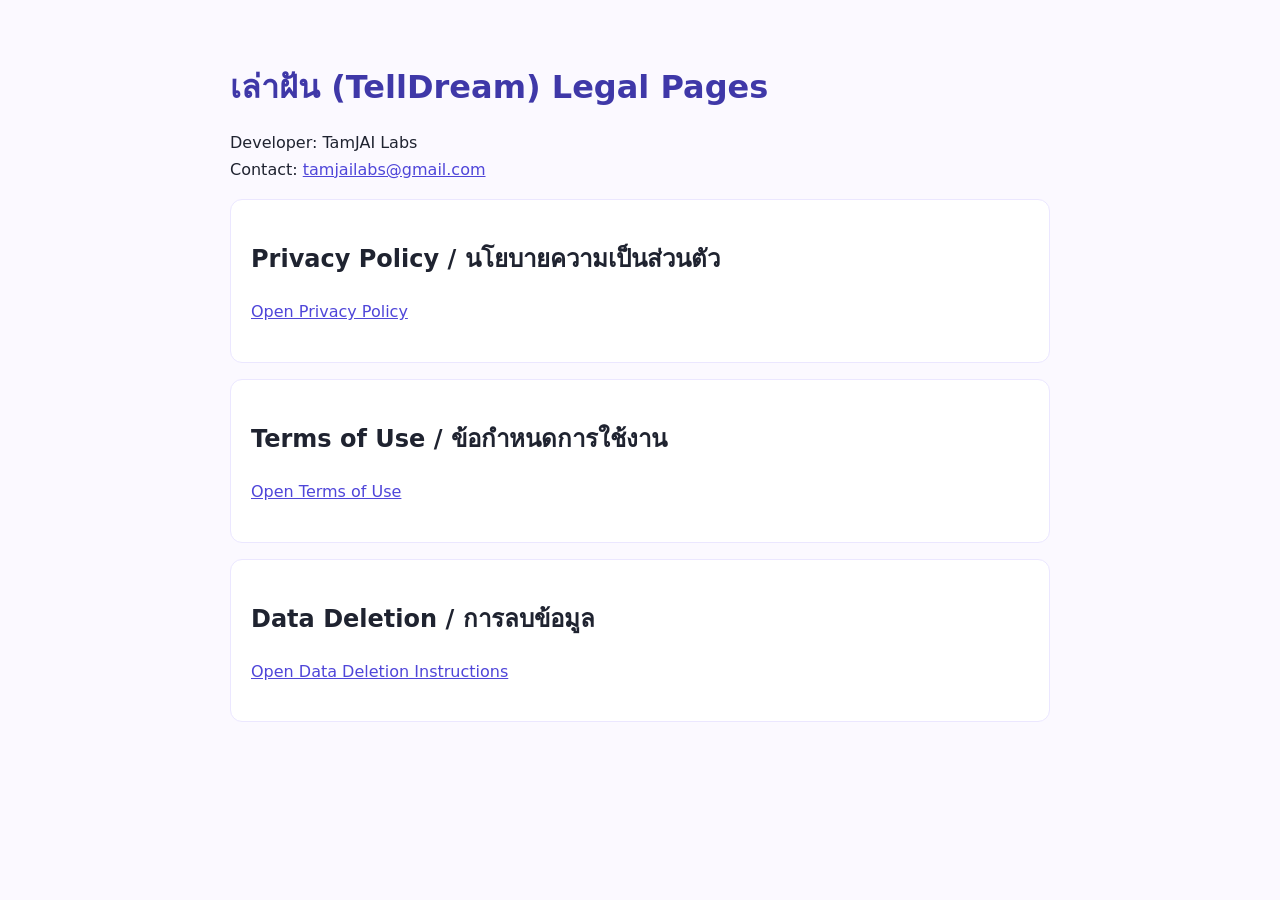
==== index.html @ e058a63e "feat: add legal documents (privacy, terms, delete data, index) to root domain" ====
<!doctype html>
<html lang="th">
<head>
  <meta charset="utf-8">
  <meta name="viewport" content="width=device-width, initial-scale=1">
  <title>เล่าฝัน (TellDream) Legal</title>
  <style>
    body { font-family: system-ui, -apple-system, BlinkMacSystemFont, "Segoe UI", sans-serif; line-height: 1.65; color: #1f2330; background: #fbf9ff; margin: 0; }
    main { max-width: 820px; margin: 0 auto; padding: 40px 20px 64px; }
    h1 { color: #3f38a8; margin-bottom: 8px; }
    a { color: #4f46d9; }
    .card { background: #fff; border: 1px solid #ebe7ff; border-radius: 12px; padding: 20px; margin: 16px 0; }
  </style>
</head>
<body>
  <main>
    <h1>เล่าฝัน (TellDream) Legal Pages</h1>
    <p>Developer: TamJAI Labs<br>Contact: <a href="mailto:tamjailabs@gmail.com">tamjailabs@gmail.com</a></p>
    <section class="card">
      <h2>Privacy Policy / นโยบายความเป็นส่วนตัว</h2>
      <p><a href="privacy-policy.html">Open Privacy Policy</a></p>
    </section>
    <section class="card">
      <h2>Terms of Use / ข้อกำหนดการใช้งาน</h2>
      <p><a href="terms-of-use.html">Open Terms of Use</a></p>
    </section>
    <section class="card">
      <h2>Data Deletion / การลบข้อมูล</h2>
      <p><a href="delete-data.html">Open Data Deletion Instructions</a></p>
    </section>
  </main>
</body>
</html>
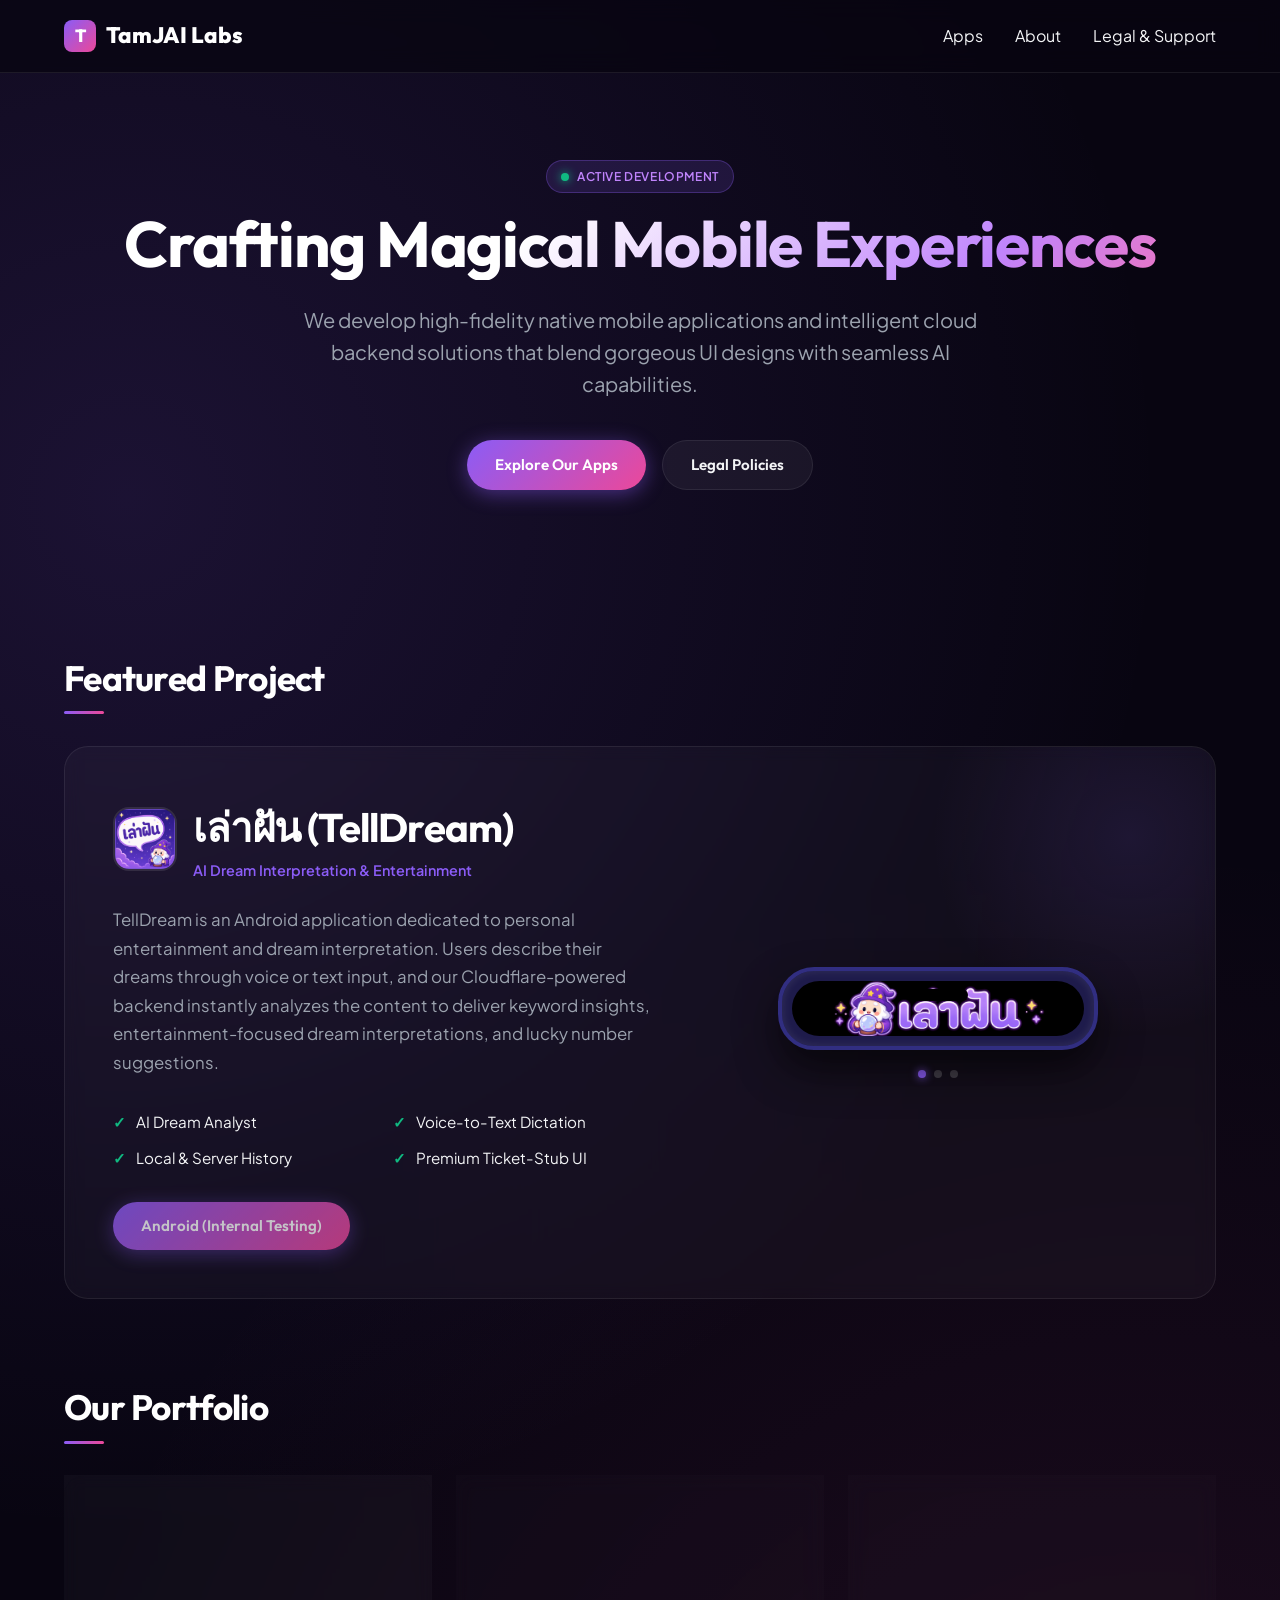
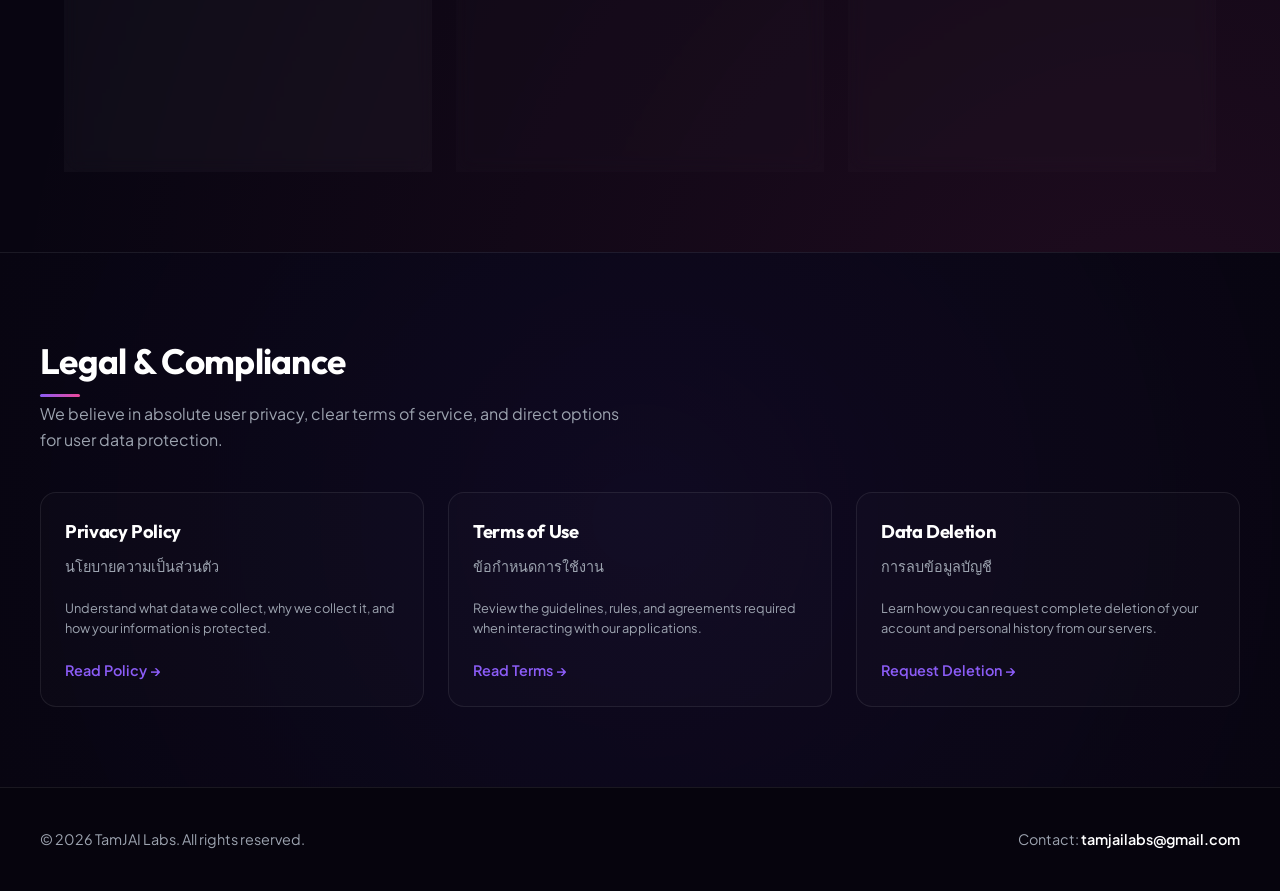
==== commit f13b88dc: "feat: design premium portfolio landing page and integrate TellDream assets" ====
--- a/index.html
+++ b/index.html
@@ -1,33 +1,748 @@
-<!doctype html>
+<!DOCTYPE html>
 <html lang="th">
 <head>
   <meta charset="utf-8">
   <meta name="viewport" content="width=device-width, initial-scale=1">
-  <title>เล่าฝัน (TellDream) Legal</title>
+  <title>TamJAI Labs - Premium Mobile Apps & AI Solutions</title>
+  <meta name="description" content="TamJAI Labs builds magical, AI-driven native Android apps with premium UX design and highly responsive serverless backend services.">
+  
+  <!-- SEO Meta Tags -->
+  <meta property="og:title" content="TamJAI Labs - Premium Mobile Apps & AI Solutions">
+  <meta property="og:description" content="Developing magical, AI-driven mobile entertainment apps with state-of-the-art Jetpack Compose UI.">
+  <meta property="og:type" content="website">
+  <meta property="og:url" content="https://tamjailabs.github.io/">
+  
+  <!-- Fonts & Icons -->
+  <link rel="preconnect" href="https://fonts.googleapis.com">
+  <link rel="preconnect" href="https://fonts.gstatic.com" crossorigin>
+  <link href="https://fonts.googleapis.com/css2?family=Outfit:wght@300;400;500;600;700;800&family=Plus+Jakarta+Sans:wght@300;400;500;600;700;800&display=swap" rel="stylesheet">
+  
   <style>
-    body { font-family: system-ui, -apple-system, BlinkMacSystemFont, "Segoe UI", sans-serif; line-height: 1.65; color: #1f2330; background: #fbf9ff; margin: 0; }
-    main { max-width: 820px; margin: 0 auto; padding: 40px 20px 64px; }
-    h1 { color: #3f38a8; margin-bottom: 8px; }
-    a { color: #4f46d9; }
-    .card { background: #fff; border: 1px solid #ebe7ff; border-radius: 12px; padding: 20px; margin: 16px 0; }
+    /* --------------------------------------------------
+       Custom Design System & Variables (Vanilla CSS)
+       -------------------------------------------------- */
+    :root {
+      --bg-darker: #080511;
+      --bg-dark: #0e0a24;
+      --primary: #8b5cf6;
+      --primary-glow: rgba(139, 92, 246, 0.45);
+      --secondary: #ec4899;
+      --secondary-glow: rgba(236, 72, 153, 0.35);
+      --cyan: #06b6d4;
+      --text-main: #f3f4f6;
+      --text-muted: #9ca3af;
+      --card-bg: rgba(255, 255, 255, 0.03);
+      --card-border: rgba(255, 255, 255, 0.08);
+      --font-header: 'Outfit', sans-serif;
+      --font-body: 'Plus Jakarta Sans', sans-serif;
+    }
+
+    * {
+      box-sizing: border-box;
+      margin: 0;
+      padding: 0;
+    }
+
+    html {
+      scroll-behavior: smooth;
+    }
+
+    body {
+      background-color: var(--bg-darker);
+      background-image: 
+        radial-gradient(circle at 10% 20%, rgba(139, 92, 246, 0.15) 0%, transparent 45%),
+        radial-gradient(circle at 90% 80%, rgba(236, 72, 153, 0.1) 0%, transparent 50%);
+      color: var(--text-main);
+      font-family: var(--font-body);
+      line-height: 1.6;
+      overflow-x: hidden;
+      -webkit-font-smoothing: antialiased;
+    }
+
+    /* --------------------------------------------------
+       Reusable Elements & Typography
+       -------------------------------------------------- */
+    h1, h2, h3, h4 {
+      font-family: var(--font-header);
+      font-weight: 700;
+      letter-spacing: -0.02em;
+    }
+
+    a {
+      color: inherit;
+      text-decoration: none;
+      transition: all 0.3s cubic-bezier(0.4, 0, 0.2, 1);
+    }
+
+    .badge {
+      display: inline-block;
+      padding: 6px 14px;
+      border-radius: 9999px;
+      font-size: 0.75rem;
+      font-weight: 600;
+      letter-spacing: 0.05em;
+      text-transform: uppercase;
+      background: rgba(139, 92, 246, 0.15);
+      border: 1px solid rgba(139, 92, 246, 0.3);
+      color: #c084fc;
+      margin-bottom: 1rem;
+    }
+
+    .btn {
+      display: inline-flex;
+      align-items: center;
+      justify-content: center;
+      padding: 12px 28px;
+      border-radius: 30px;
+      font-family: var(--font-header);
+      font-weight: 600;
+      font-size: 0.95rem;
+      cursor: pointer;
+      position: relative;
+      overflow: hidden;
+    }
+
+    .btn-primary {
+      background: linear-gradient(135deg, var(--primary), var(--secondary));
+      color: #fff;
+      box-shadow: 0 4px 20px var(--primary-glow);
+    }
+
+    .btn-primary:hover {
+      transform: translateY(-2px);
+      box-shadow: 0 8px 30px var(--primary-glow), 0 4px 20px var(--secondary-glow);
+    }
+
+    .btn-secondary {
+      background: rgba(255, 255, 255, 0.05);
+      border: 1px solid var(--card-border);
+      color: var(--text-main);
+    }
+
+    .btn-secondary:hover {
+      background: rgba(255, 255, 255, 0.1);
+      transform: translateY(-2px);
+    }
+
+    .glow-dot {
+      display: inline-block;
+      width: 8px;
+      height: 8px;
+      background: #10b981;
+      border-radius: 50%;
+      box-shadow: 0 0 10px #10b981;
+      margin-right: 8px;
+    }
+
+    /* --------------------------------------------------
+       Navigation Header
+       -------------------------------------------------- */
+    header {
+      position: fixed;
+      top: 0;
+      left: 0;
+      width: 100%;
+      z-index: 1000;
+      backdrop-filter: blur(12px);
+      -webkit-backdrop-filter: blur(12px);
+      background: rgba(8, 5, 17, 0.7);
+      border-bottom: 1px solid var(--card-border);
+      transition: all 0.3s ease;
+    }
+
+    .nav-container {
+      max-width: 1200px;
+      margin: 0 auto;
+      padding: 18px 24px;
+      display: flex;
+      justify-content: space-between;
+      align-items: center;
+    }
+
+    .logo-link {
+      display: flex;
+      align-items: center;
+      gap: 10px;
+      font-size: 1.4rem;
+      font-weight: 800;
+      color: #fff;
+      font-family: var(--font-header);
+    }
+
+    .logo-icon {
+      width: 32px;
+      height: 32px;
+      background: linear-gradient(135deg, var(--primary), var(--secondary));
+      border-radius: 8px;
+      display: flex;
+      align-items: center;
+      justify-content: center;
+      font-weight: 800;
+      font-size: 1.1rem;
+    }
+
+    .nav-links {
+      display: flex;
+      gap: 32px;
+      align-items: center;
+    }
+
+    .nav-links a:hover {
+      color: var(--primary);
+    }
+
+    /* --------------------------------------------------
+       Hero Section
+       -------------------------------------------------- */
+    .hero {
+      padding: 160px 24px 80px;
+      max-width: 1200px;
+      margin: 0 auto;
+      text-align: center;
+      position: relative;
+    }
+
+    .hero-title {
+      font-size: 4rem;
+      line-height: 1.1;
+      background: linear-gradient(135deg, #fff 40%, #c084fc 80%, #f472b6);
+      -webkit-background-clip: text;
+      -webkit-text-fill-color: transparent;
+      margin-bottom: 1.5rem;
+    }
+
+    .hero-desc {
+      font-size: 1.25rem;
+      color: var(--text-muted);
+      max-width: 700px;
+      margin: 0 auto 2.5rem;
+    }
+
+    .hero-ctas {
+      display: flex;
+      gap: 16px;
+      justify-content: center;
+    }
+
+    /* --------------------------------------------------
+       Apps & Showcase Section
+       -------------------------------------------------- */
+    .section-title-wrap {
+      max-width: 1200px;
+      margin: 80px auto 40px;
+      padding: 0 24px;
+    }
+
+    .section-title {
+      font-size: 2.2rem;
+      color: #fff;
+      position: relative;
+      display: inline-block;
+    }
+
+    .section-title::after {
+      content: '';
+      position: absolute;
+      bottom: -8px;
+      left: 0;
+      width: 40px;
+      height: 3px;
+      background: linear-gradient(90deg, var(--primary), var(--secondary));
+      border-radius: 2px;
+    }
+
+    .showcase-container {
+      max-width: 1200px;
+      margin: 0 auto 60px;
+      padding: 0 24px;
+    }
+
+    /* Flagship Showcase Card */
+    .showcase-card {
+      background: var(--card-bg);
+      border: 1px solid var(--card-border);
+      border-radius: 24px;
+      padding: 48px;
+      backdrop-filter: blur(8px);
+      display: grid;
+      grid-template-columns: 1.2fr 1fr;
+      gap: 48px;
+      align-items: center;
+      position: relative;
+      overflow: hidden;
+    }
+
+    .showcase-card::before {
+      content: '';
+      position: absolute;
+      top: -20%;
+      right: -10%;
+      width: 400px;
+      height: 400px;
+      background: radial-gradient(circle, rgba(139, 92, 246, 0.12) 0%, transparent 70%);
+      pointer-events: none;
+    }
+
+    .app-logo-wrap {
+      display: flex;
+      align-items: center;
+      gap: 16px;
+      margin-bottom: 1.5rem;
+    }
+
+    .app-logo {
+      width: 64px;
+      height: 64px;
+      border-radius: 16px;
+      border: 2px solid rgba(255, 255, 255, 0.1);
+      object-fit: cover;
+    }
+
+    .app-title {
+      font-size: 2.5rem;
+      color: #fff;
+    }
+
+    .app-desc {
+      color: var(--text-muted);
+      font-size: 1.05rem;
+      margin-bottom: 2rem;
+      line-height: 1.7;
+    }
+
+    .feature-list {
+      list-style: none;
+      display: grid;
+      grid-template-columns: 1fr 1fr;
+      gap: 12px;
+      margin-bottom: 2rem;
+    }
+
+    .feature-item {
+      display: flex;
+      align-items: center;
+      gap: 10px;
+      font-size: 0.95rem;
+    }
+
+    .feature-icon {
+      color: #10b981;
+      font-weight: bold;
+    }
+
+    /* Mockup Display Carousel */
+    .mockup-gallery {
+      display: flex;
+      flex-direction: column;
+      gap: 20px;
+      align-items: center;
+    }
+
+    .mockup-screen-container {
+      width: 100%;
+      max-width: 320px;
+      border-radius: 36px;
+      padding: 10px;
+      background: #1e1b4b;
+      box-shadow: 0 20px 40px rgba(0, 0, 0, 0.6), inset 0 0 10px rgba(255, 255, 255, 0.1);
+      border: 4px solid #312e81;
+      position: relative;
+    }
+
+    .mockup-screen-container::before {
+      content: '';
+      position: absolute;
+      top: 18px;
+      left: 50%;
+      transform: translateX(-50%);
+      width: 60px;
+      height: 12px;
+      background: #000;
+      border-radius: 10px;
+      z-index: 10;
+    }
+
+    .mockup-img {
+      width: 100%;
+      border-radius: 28px;
+      display: block;
+      transition: opacity 0.5s ease-in-out;
+    }
+
+    .gallery-dots {
+      display: flex;
+      gap: 8px;
+    }
+
+    .dot {
+      width: 8px;
+      height: 8px;
+      background: rgba(255, 255, 255, 0.2);
+      border-radius: 50%;
+      cursor: pointer;
+      transition: background 0.3s;
+    }
+
+    .dot.active {
+      background: var(--primary);
+      box-shadow: 0 0 8px var(--primary);
+    }
+
+    /* --------------------------------------------------
+       Extensible Portfolio / Upcoming Grid
+       -------------------------------------------------- */
+    .portfolio-grid {
+      max-width: 1200px;
+      margin: 0 auto 80px;
+      padding: 0 24px;
+      display: grid;
+      grid-template-columns: repeat(auto-fill, minmax(340px, 1fr));
+      gap: 24px;
+    }
+
+    .grid-card {
+      background: var(--card-bg);
+      border: 1px solid var(--card-border);
+      border-radius: 20px;
+      padding: 30px;
+      backdrop-filter: blur(8px);
+      transition: all 0.3s ease;
+      display: flex;
+      flex-direction: column;
+      justify-content: space-between;
+    }
+
+    .grid-card:hover {
+      transform: translateY(-4px);
+      border-color: rgba(139, 92, 246, 0.3);
+      box-shadow: 0 10px 30px rgba(139, 92, 246, 0.05);
+    }
+
+    .card-header-icon {
+      font-size: 1.8rem;
+      margin-bottom: 1.25rem;
+    }
+
+    .card-title {
+      font-size: 1.4rem;
+      color: #fff;
+      margin-bottom: 0.75rem;
+    }
+
+    .card-desc {
+      color: var(--text-muted);
+      font-size: 0.95rem;
+      margin-bottom: 1.5rem;
+    }
+
+    .card-footer-link {
+      font-size: 0.9rem;
+      color: var(--primary);
+      font-weight: 600;
+      display: flex;
+      align-items: center;
+      gap: 6px;
+    }
+
+    .card-locked {
+      opacity: 0.55;
+      position: relative;
+    }
+
+    .card-locked::after {
+      content: '🔮 UPCOMING';
+      position: absolute;
+      top: 20px;
+      right: 20px;
+      font-size: 0.7rem;
+      font-weight: 700;
+      letter-spacing: 0.05em;
+      padding: 4px 10px;
+      border-radius: 4px;
+      background: rgba(236, 72, 153, 0.1);
+      border: 1px solid rgba(236, 72, 153, 0.25);
+      color: #f472b6;
+    }
+
+    /* --------------------------------------------------
+       Legal Documents & Compliance Section
+       -------------------------------------------------- */
+    .legal-section {
+      background: radial-gradient(circle at center, rgba(14, 10, 36, 0.8) 0%, var(--bg-darker) 100%);
+      border-top: 1px solid var(--card-border);
+      padding: 80px 24px;
+    }
+
+    .legal-container {
+      max-width: 1200px;
+      margin: 0 auto;
+    }
+
+    .legal-grid {
+      display: grid;
+      grid-template-columns: repeat(auto-fit, minmax(260px, 1fr));
+      gap: 24px;
+      margin-top: 40px;
+    }
+
+    .legal-card {
+      background: rgba(255, 255, 255, 0.015);
+      border: 1px solid var(--card-border);
+      border-radius: 16px;
+      padding: 24px;
+      display: flex;
+      flex-direction: column;
+      justify-content: space-between;
+      height: 100%;
+    }
+
+    .legal-card:hover {
+      border-color: rgba(255, 255, 255, 0.15);
+      background: rgba(255, 255, 255, 0.025);
+    }
+
+    .legal-card h3 {
+      font-size: 1.15rem;
+      color: #fff;
+      margin-bottom: 0.5rem;
+    }
+
+    .legal-card p {
+      font-size: 0.9rem;
+      color: var(--text-muted);
+      margin-bottom: 1.25rem;
+    }
+
+    .legal-card a {
+      color: var(--primary);
+      font-size: 0.9rem;
+      font-weight: 600;
+    }
+
+    /* --------------------------------------------------
+       Footer Section
+       -------------------------------------------------- */
+    footer {
+      border-top: 1px solid var(--card-border);
+      padding: 40px 24px;
+      background-color: #06040d;
+      text-align: center;
+      font-size: 0.9rem;
+      color: var(--text-muted);
+    }
+
+    .footer-container {
+      max-width: 1200px;
+      margin: 0 auto;
+      display: flex;
+      justify-content: space-between;
+      align-items: center;
+      flex-wrap: wrap;
+      gap: 20px;
+    }
+
+    /* Responsive adjustments */
+    @media (max-width: 900px) {
+      .showcase-card {
+        grid-template-columns: 1fr;
+        gap: 36px;
+        padding: 32px;
+      }
+      .hero-title {
+        font-size: 2.8rem;
+      }
+      .footer-container {
+        flex-direction: column;
+      }
+    }
   </style>
 </head>
 <body>
-  <main>
-    <h1>เล่าฝัน (TellDream) Legal Pages</h1>
-    <p>Developer: TamJAI Labs<br>Contact: <a href="mailto:tamjailabs@gmail.com">tamjailabs@gmail.com</a></p>
-    <section class="card">
-      <h2>Privacy Policy / นโยบายความเป็นส่วนตัว</h2>
-      <p><a href="privacy-policy.html">Open Privacy Policy</a></p>
-    </section>
-    <section class="card">
-      <h2>Terms of Use / ข้อกำหนดการใช้งาน</h2>
-      <p><a href="terms-of-use.html">Open Terms of Use</a></p>
-    </section>
-    <section class="card">
-      <h2>Data Deletion / การลบข้อมูล</h2>
-      <p><a href="delete-data.html">Open Data Deletion Instructions</a></p>
-    </section>
-  </main>
+
+  <!-- Navigation Header -->
+  <header>
+    <div class="nav-container">
+      <a href="#" class="logo-link">
+        <div class="logo-icon">T</div>
+        <span>TamJAI Labs</span>
+      </a>
+      <nav class="nav-links">
+        <a href="#apps">Apps</a>
+        <a href="#about">About</a>
+        <a href="#legal">Legal & Support</a>
+      </nav>
+    </div>
+  </header>
+
+  <!-- Hero Section -->
+  <section class="hero">
+    <span class="badge"><span class="glow-dot"></span>Active Development</span>
+    <h1 class="hero-title">Crafting Magical Mobile Experiences</h1>
+    <p class="hero-desc">We develop high-fidelity native mobile applications and intelligent cloud backend solutions that blend gorgeous UI designs with seamless AI capabilities.</p>
+    <div class="hero-ctas">
+      <a href="#apps" class="btn btn-primary">Explore Our Apps</a>
+      <a href="#legal" class="btn btn-secondary">Legal Policies</a>
+    </div>
+  </section>
+
+  <!-- Flagship App Showcase -->
+  <div class="section-title-wrap" id="apps">
+    <h2 class="section-title">Featured Project</h2>
+  </div>
+  
+  <section class="showcase-container">
+    <div class="showcase-card">
+      <div class="showcase-left">
+        <div class="app-logo-wrap">
+          <img class="app-logo" src="assets/logo.png" alt="TellDream App Logo">
+          <div>
+            <h3 class="app-title">เล่าฝัน (TellDream)</h3>
+            <p style="color: var(--primary); font-size: 0.9rem; font-weight: 600;">AI Dream Interpretation & Entertainment</p>
+          </div>
+        </div>
+        <p class="app-desc">
+          TellDream is an Android application dedicated to personal entertainment and dream interpretation. Users describe their dreams through voice or text input, and our Cloudflare-powered backend instantly analyzes the content to deliver keyword insights, entertainment-focused dream interpretations, and lucky number suggestions.
+        </p>
+        <ul class="feature-list">
+          <li class="feature-item"><span class="feature-icon">✓</span> AI Dream Analyst</li>
+          <li class="feature-item"><span class="feature-icon">✓</span> Voice-to-Text Dictation</li>
+          <li class="feature-item"><span class="feature-icon">✓</span> Local & Server History</li>
+          <li class="feature-item"><span class="feature-icon">✓</span> Premium Ticket-Stub UI</li>
+        </ul>
+        <div style="display: flex; gap: 12px;">
+          <span class="btn btn-primary" style="opacity: 0.75; cursor: default;">Android (Internal Testing)</span>
+        </div>
+      </div>
+      
+      <div class="showcase-right">
+        <div class="mockup-gallery">
+          <div class="mockup-screen-container">
+            <!-- First Screenshot as main showcase -->
+            <img class="mockup-img" id="mockupScreen" src="assets/ChatGPT Image May 27, 2026, 01_16_56 AM.png" alt="TellDream Screen Mockup">
+          </div>
+          <div class="gallery-dots">
+            <div class="dot active" onclick="changeMockup(0)"></div>
+            <div class="dot" onclick="changeMockup(1)"></div>
+            <div class="dot" onclick="changeMockup(2)"></div>
+          </div>
+        </div>
+      </div>
+    </div>
+  </section>
+
+  <!-- Extensible Portfolio Grid -->
+  <div class="section-title-wrap">
+    <h2 class="section-title">Our Portfolio</h2>
+  </div>
+  
+  <section class="portfolio-grid">
+    <!-- Card 1: TellDream -->
+    <div class="grid-card">
+      <div>
+        <div class="card-header-icon">🌌</div>
+        <h3 class="card-title">TellDream (เล่าฝัน)</h3>
+        <p class="card-desc">AI-driven dream interpretation with interactive elements, local history, and localized Thai and English support.</p>
+      </div>
+      <a href="#apps" class="card-footer-link">View Details →</a>
+    </div>
+
+    <!-- Card 2: Upcoming Project Alpha (Extensible Placeholder) -->
+    <div class="grid-card card-locked">
+      <div>
+        <div class="card-header-icon">🤖</div>
+        <h3 class="card-title">Project Alpha</h3>
+        <p class="card-desc">An interactive entertainment solution fueled by generative AI. Currently in prototyping stage.</p>
+      </div>
+      <span class="card-footer-link" style="color: var(--text-muted);">Coming Soon</span>
+    </div>
+
+    <!-- Card 3: Upcoming Project Beta (Extensible Placeholder) -->
+    <div class="grid-card card-locked">
+      <div>
+        <div class="card-header-icon">⚡</div>
+        <h3 class="card-title">Project Beta</h3>
+        <p class="card-desc">A lightweight productivity toolkit built with hyper-optimized Jetpack Compose designs.</p>
+      </div>
+      <span class="card-footer-link" style="color: var(--text-muted);">Coming Soon</span>
+    </div>
+  </section>
+
+  <!-- Legal Documents and Contact -->
+  <section class="legal-section" id="legal">
+    <div class="legal-container">
+      <h2 class="section-title">Legal & Compliance</h2>
+      <p style="color: var(--text-muted); margin-top: 12px; max-width: 600px;">We believe in absolute user privacy, clear terms of service, and direct options for user data protection.</p>
+      
+      <div class="legal-grid">
+        <!-- Privacy Policy Card -->
+        <div class="legal-card">
+          <div>
+            <h3>Privacy Policy</h3>
+            <p>นโยบายความเป็นส่วนตัว</p>
+            <p style="font-size: 0.8rem;">Understand what data we collect, why we collect it, and how your information is protected.</p>
+          </div>
+          <a href="privacy-policy.html">Read Policy →</a>
+        </div>
+
+        <!-- Terms of Use Card -->
+        <div class="legal-card">
+          <div>
+            <h3>Terms of Use</h3>
+            <p>ข้อกำหนดการใช้งาน</p>
+            <p style="font-size: 0.8rem;">Review the guidelines, rules, and agreements required when interacting with our applications.</p>
+          </div>
+          <a href="terms-of-use.html">Read Terms →</a>
+        </div>
+
+        <!-- Data Deletion Card -->
+        <div class="legal-card">
+          <div>
+            <h3>Data Deletion</h3>
+            <p>การลบข้อมูลบัญชี</p>
+            <p style="font-size: 0.8rem;">Learn how you can request complete deletion of your account and personal history from our servers.</p>
+          </div>
+          <a href="delete-data.html">Request Deletion →</a>
+        </div>
+      </div>
+    </div>
+  </section>
+
+  <!-- Footer -->
+  <footer>
+    <div class="footer-container">
+      <p>© 2026 TamJAI Labs. All rights reserved.</p>
+      <p id="about">Contact: <a href="mailto:tamjailabs@gmail.com" style="color: #fff; font-weight: 600;">tamjailabs@gmail.com</a></p>
+    </div>
+  </footer>
+
+  <!-- Mockup Image Switcher Logic -->
+  <script>
+    const images = [
+      "assets/ChatGPT Image May 27, 2026, 01_16_56 AM.png",
+      "assets/ChatGPT Image May 22, 2026, 04_17_37 PM.png",
+      "assets/ChatGPT Image May 27, 2026, 11_46_12 PM.png"
+    ];
+
+    function changeMockup(index) {
+      // Update image source
+      const img = document.getElementById("mockupScreen");
+      img.style.opacity = 0;
+      
+      setTimeout(() => {
+        img.src = encodeURI(images[index]);
+        img.style.opacity = 1;
+      }, 200);
+
+      // Update active dot class
+      const dots = document.querySelectorAll(".dot");
+      dots.forEach((dot, idx) => {
+        if (idx === index) {
+          dot.classList.add("active");
+        } else {
+          dot.classList.remove("active");
+        }
+      });
+    }
+  </script>
 </body>
 </html>
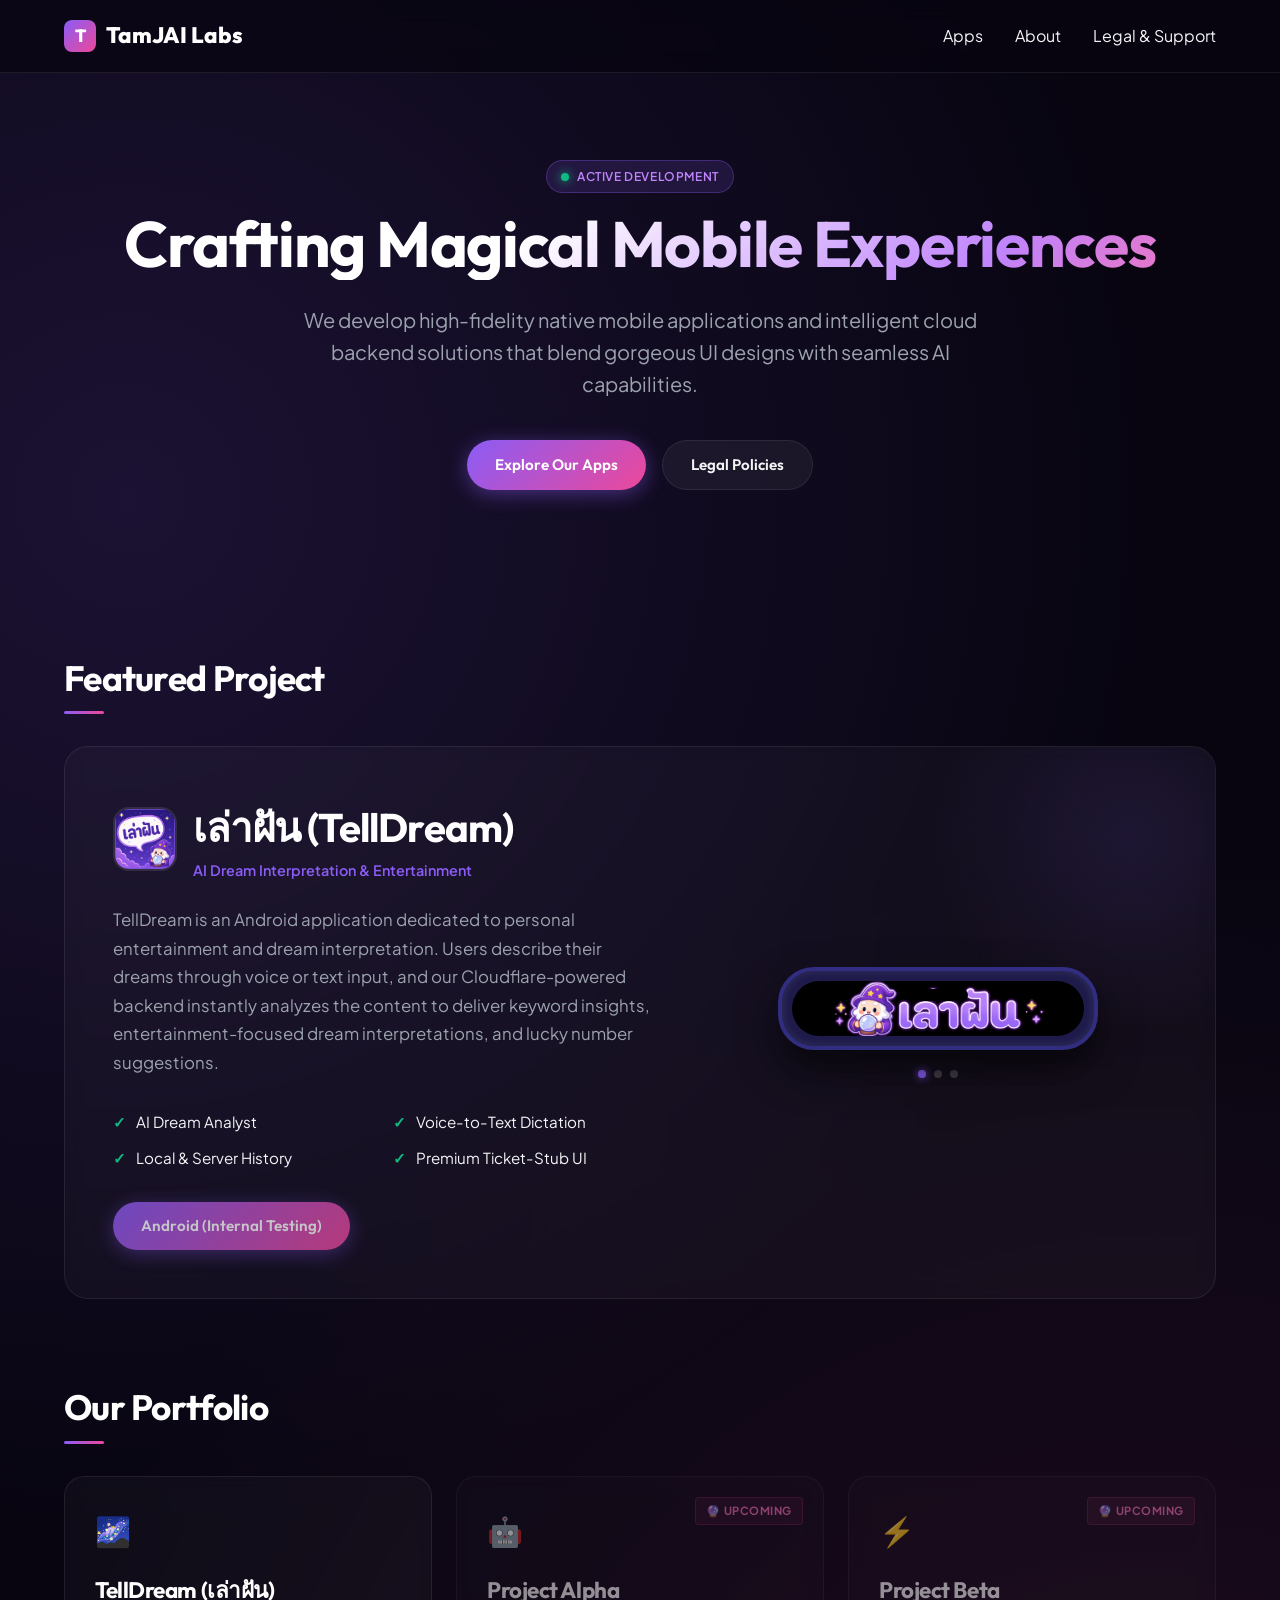
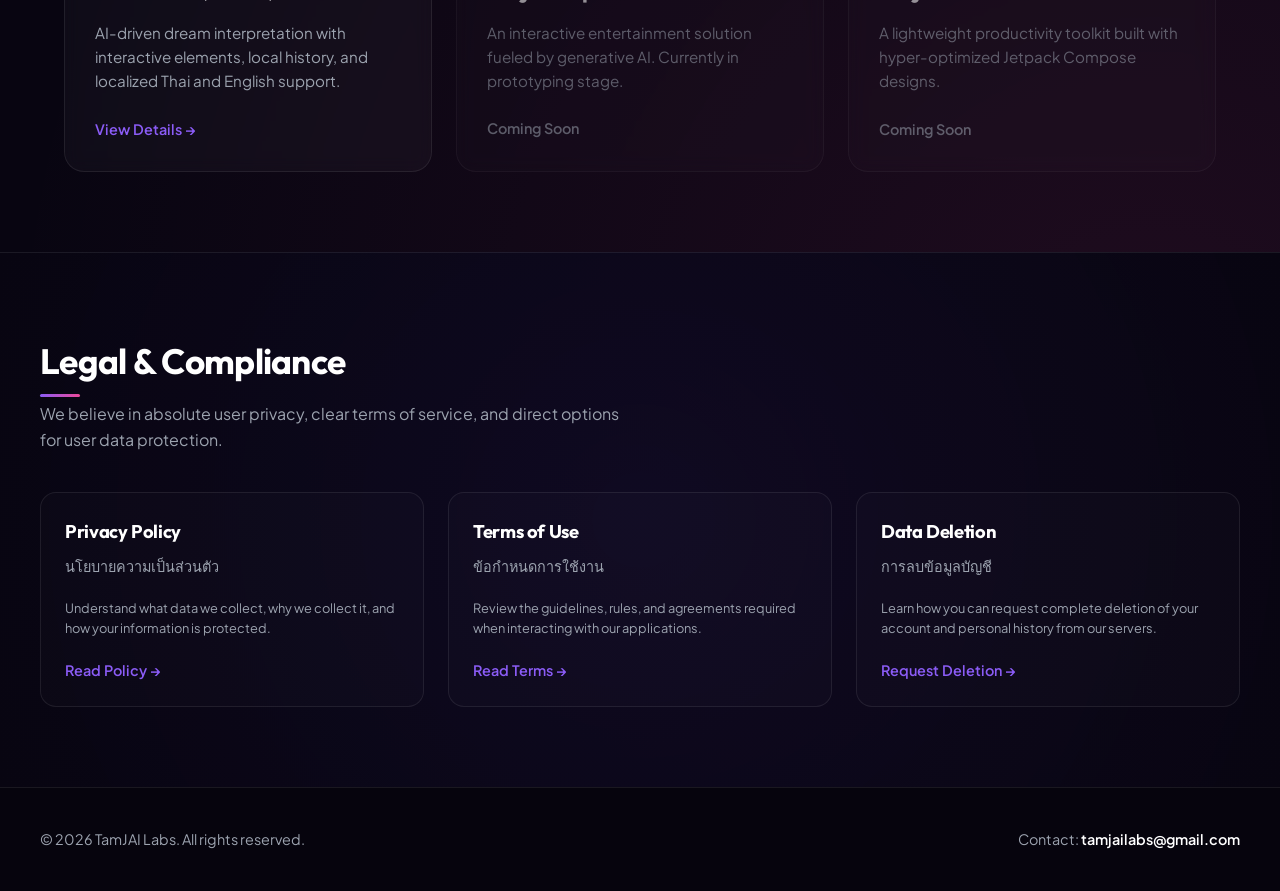
==== commit 309c106e: "refactor: modularize index page into components and external CSS" ====
--- a/index.html
+++ b/index.html
@@ -17,732 +17,26 @@
   <link rel="preconnect" href="https://fonts.gstatic.com" crossorigin>
   <link href="https://fonts.googleapis.com/css2?family=Outfit:wght@300;400;500;600;700;800&family=Plus+Jakarta+Sans:wght@300;400;500;600;700;800&display=swap" rel="stylesheet">
   
-  <style>
-    /* --------------------------------------------------
-       Custom Design System & Variables (Vanilla CSS)
-       -------------------------------------------------- */
-    :root {
-      --bg-darker: #080511;
-      --bg-dark: #0e0a24;
-      --primary: #8b5cf6;
-      --primary-glow: rgba(139, 92, 246, 0.45);
-      --secondary: #ec4899;
-      --secondary-glow: rgba(236, 72, 153, 0.35);
-      --cyan: #06b6d4;
-      --text-main: #f3f4f6;
-      --text-muted: #9ca3af;
-      --card-bg: rgba(255, 255, 255, 0.03);
-      --card-border: rgba(255, 255, 255, 0.08);
-      --font-header: 'Outfit', sans-serif;
-      --font-body: 'Plus Jakarta Sans', sans-serif;
-    }
-
-    * {
-      box-sizing: border-box;
-      margin: 0;
-      padding: 0;
-    }
-
-    html {
-      scroll-behavior: smooth;
-    }
-
-    body {
-      background-color: var(--bg-darker);
-      background-image: 
-        radial-gradient(circle at 10% 20%, rgba(139, 92, 246, 0.15) 0%, transparent 45%),
-        radial-gradient(circle at 90% 80%, rgba(236, 72, 153, 0.1) 0%, transparent 50%);
-      color: var(--text-main);
-      font-family: var(--font-body);
-      line-height: 1.6;
-      overflow-x: hidden;
-      -webkit-font-smoothing: antialiased;
-    }
-
-    /* --------------------------------------------------
-       Reusable Elements & Typography
-       -------------------------------------------------- */
-    h1, h2, h3, h4 {
-      font-family: var(--font-header);
-      font-weight: 700;
-      letter-spacing: -0.02em;
-    }
-
-    a {
-      color: inherit;
-      text-decoration: none;
-      transition: all 0.3s cubic-bezier(0.4, 0, 0.2, 1);
-    }
-
-    .badge {
-      display: inline-block;
-      padding: 6px 14px;
-      border-radius: 9999px;
-      font-size: 0.75rem;
-      font-weight: 600;
-      letter-spacing: 0.05em;
-      text-transform: uppercase;
-      background: rgba(139, 92, 246, 0.15);
-      border: 1px solid rgba(139, 92, 246, 0.3);
-      color: #c084fc;
-      margin-bottom: 1rem;
-    }
-
-    .btn {
-      display: inline-flex;
-      align-items: center;
-      justify-content: center;
-      padding: 12px 28px;
-      border-radius: 30px;
-      font-family: var(--font-header);
-      font-weight: 600;
-      font-size: 0.95rem;
-      cursor: pointer;
-      position: relative;
-      overflow: hidden;
-    }
-
-    .btn-primary {
-      background: linear-gradient(135deg, var(--primary), var(--secondary));
-      color: #fff;
-      box-shadow: 0 4px 20px var(--primary-glow);
-    }
-
-    .btn-primary:hover {
-      transform: translateY(-2px);
-      box-shadow: 0 8px 30px var(--primary-glow), 0 4px 20px var(--secondary-glow);
-    }
-
-    .btn-secondary {
-      background: rgba(255, 255, 255, 0.05);
-      border: 1px solid var(--card-border);
-      color: var(--text-main);
-    }
-
-    .btn-secondary:hover {
-      background: rgba(255, 255, 255, 0.1);
-      transform: translateY(-2px);
-    }
-
-    .glow-dot {
-      display: inline-block;
-      width: 8px;
-      height: 8px;
-      background: #10b981;
-      border-radius: 50%;
-      box-shadow: 0 0 10px #10b981;
-      margin-right: 8px;
-    }
-
-    /* --------------------------------------------------
-       Navigation Header
-       -------------------------------------------------- */
-    header {
-      position: fixed;
-      top: 0;
-      left: 0;
-      width: 100%;
-      z-index: 1000;
-      backdrop-filter: blur(12px);
-      -webkit-backdrop-filter: blur(12px);
-      background: rgba(8, 5, 17, 0.7);
-      border-bottom: 1px solid var(--card-border);
-      transition: all 0.3s ease;
-    }
-
-    .nav-container {
-      max-width: 1200px;
-      margin: 0 auto;
-      padding: 18px 24px;
-      display: flex;
-      justify-content: space-between;
-      align-items: center;
-    }
-
-    .logo-link {
-      display: flex;
-      align-items: center;
-      gap: 10px;
-      font-size: 1.4rem;
-      font-weight: 800;
-      color: #fff;
-      font-family: var(--font-header);
-    }
-
-    .logo-icon {
-      width: 32px;
-      height: 32px;
-      background: linear-gradient(135deg, var(--primary), var(--secondary));
-      border-radius: 8px;
-      display: flex;
-      align-items: center;
-      justify-content: center;
-      font-weight: 800;
-      font-size: 1.1rem;
-    }
-
-    .nav-links {
-      display: flex;
-      gap: 32px;
-      align-items: center;
-    }
-
-    .nav-links a:hover {
-      color: var(--primary);
-    }
-
-    /* --------------------------------------------------
-       Hero Section
-       -------------------------------------------------- */
-    .hero {
-      padding: 160px 24px 80px;
-      max-width: 1200px;
-      margin: 0 auto;
-      text-align: center;
-      position: relative;
-    }
-
-    .hero-title {
-      font-size: 4rem;
-      line-height: 1.1;
-      background: linear-gradient(135deg, #fff 40%, #c084fc 80%, #f472b6);
-      -webkit-background-clip: text;
-      -webkit-text-fill-color: transparent;
-      margin-bottom: 1.5rem;
-    }
-
-    .hero-desc {
-      font-size: 1.25rem;
-      color: var(--text-muted);
-      max-width: 700px;
-      margin: 0 auto 2.5rem;
-    }
-
-    .hero-ctas {
-      display: flex;
-      gap: 16px;
-      justify-content: center;
-    }
-
-    /* --------------------------------------------------
-       Apps & Showcase Section
-       -------------------------------------------------- */
-    .section-title-wrap {
-      max-width: 1200px;
-      margin: 80px auto 40px;
-      padding: 0 24px;
-    }
-
-    .section-title {
-      font-size: 2.2rem;
-      color: #fff;
-      position: relative;
-      display: inline-block;
-    }
-
-    .section-title::after {
-      content: '';
-      position: absolute;
-      bottom: -8px;
-      left: 0;
-      width: 40px;
-      height: 3px;
-      background: linear-gradient(90deg, var(--primary), var(--secondary));
-      border-radius: 2px;
-    }
-
-    .showcase-container {
-      max-width: 1200px;
-      margin: 0 auto 60px;
-      padding: 0 24px;
-    }
-
-    /* Flagship Showcase Card */
-    .showcase-card {
-      background: var(--card-bg);
-      border: 1px solid var(--card-border);
-      border-radius: 24px;
-      padding: 48px;
-      backdrop-filter: blur(8px);
-      display: grid;
-      grid-template-columns: 1.2fr 1fr;
-      gap: 48px;
-      align-items: center;
-      position: relative;
-      overflow: hidden;
-    }
-
-    .showcase-card::before {
-      content: '';
-      position: absolute;
-      top: -20%;
-      right: -10%;
-      width: 400px;
-      height: 400px;
-      background: radial-gradient(circle, rgba(139, 92, 246, 0.12) 0%, transparent 70%);
-      pointer-events: none;
-    }
-
-    .app-logo-wrap {
-      display: flex;
-      align-items: center;
-      gap: 16px;
-      margin-bottom: 1.5rem;
-    }
-
-    .app-logo {
-      width: 64px;
-      height: 64px;
-      border-radius: 16px;
-      border: 2px solid rgba(255, 255, 255, 0.1);
-      object-fit: cover;
-    }
-
-    .app-title {
-      font-size: 2.5rem;
-      color: #fff;
-    }
-
-    .app-desc {
-      color: var(--text-muted);
-      font-size: 1.05rem;
-      margin-bottom: 2rem;
-      line-height: 1.7;
-    }
-
-    .feature-list {
-      list-style: none;
-      display: grid;
-      grid-template-columns: 1fr 1fr;
-      gap: 12px;
-      margin-bottom: 2rem;
-    }
-
-    .feature-item {
-      display: flex;
-      align-items: center;
-      gap: 10px;
-      font-size: 0.95rem;
-    }
-
-    .feature-icon {
-      color: #10b981;
-      font-weight: bold;
-    }
-
-    /* Mockup Display Carousel */
-    .mockup-gallery {
-      display: flex;
-      flex-direction: column;
-      gap: 20px;
-      align-items: center;
-    }
-
-    .mockup-screen-container {
-      width: 100%;
-      max-width: 320px;
-      border-radius: 36px;
-      padding: 10px;
-      background: #1e1b4b;
-      box-shadow: 0 20px 40px rgba(0, 0, 0, 0.6), inset 0 0 10px rgba(255, 255, 255, 0.1);
-      border: 4px solid #312e81;
-      position: relative;
-    }
-
-    .mockup-screen-container::before {
-      content: '';
-      position: absolute;
-      top: 18px;
-      left: 50%;
-      transform: translateX(-50%);
-      width: 60px;
-      height: 12px;
-      background: #000;
-      border-radius: 10px;
-      z-index: 10;
-    }
-
-    .mockup-img {
-      width: 100%;
-      border-radius: 28px;
-      display: block;
-      transition: opacity 0.5s ease-in-out;
-    }
-
-    .gallery-dots {
-      display: flex;
-      gap: 8px;
-    }
-
-    .dot {
-      width: 8px;
-      height: 8px;
-      background: rgba(255, 255, 255, 0.2);
-      border-radius: 50%;
-      cursor: pointer;
-      transition: background 0.3s;
-    }
-
-    .dot.active {
-      background: var(--primary);
-      box-shadow: 0 0 8px var(--primary);
-    }
-
-    /* --------------------------------------------------
-       Extensible Portfolio / Upcoming Grid
-       -------------------------------------------------- */
-    .portfolio-grid {
-      max-width: 1200px;
-      margin: 0 auto 80px;
-      padding: 0 24px;
-      display: grid;
-      grid-template-columns: repeat(auto-fill, minmax(340px, 1fr));
-      gap: 24px;
-    }
-
-    .grid-card {
-      background: var(--card-bg);
-      border: 1px solid var(--card-border);
-      border-radius: 20px;
-      padding: 30px;
-      backdrop-filter: blur(8px);
-      transition: all 0.3s ease;
-      display: flex;
-      flex-direction: column;
-      justify-content: space-between;
-    }
-
-    .grid-card:hover {
-      transform: translateY(-4px);
-      border-color: rgba(139, 92, 246, 0.3);
-      box-shadow: 0 10px 30px rgba(139, 92, 246, 0.05);
-    }
-
-    .card-header-icon {
-      font-size: 1.8rem;
-      margin-bottom: 1.25rem;
-    }
-
-    .card-title {
-      font-size: 1.4rem;
-      color: #fff;
-      margin-bottom: 0.75rem;
-    }
-
-    .card-desc {
-      color: var(--text-muted);
-      font-size: 0.95rem;
-      margin-bottom: 1.5rem;
-    }
-
-    .card-footer-link {
-      font-size: 0.9rem;
-      color: var(--primary);
-      font-weight: 600;
-      display: flex;
-      align-items: center;
-      gap: 6px;
-    }
-
-    .card-locked {
-      opacity: 0.55;
-      position: relative;
-    }
-
-    .card-locked::after {
-      content: '🔮 UPCOMING';
-      position: absolute;
-      top: 20px;
-      right: 20px;
-      font-size: 0.7rem;
-      font-weight: 700;
-      letter-spacing: 0.05em;
-      padding: 4px 10px;
-      border-radius: 4px;
-      background: rgba(236, 72, 153, 0.1);
-      border: 1px solid rgba(236, 72, 153, 0.25);
-      color: #f472b6;
-    }
-
-    /* --------------------------------------------------
-       Legal Documents & Compliance Section
-       -------------------------------------------------- */
-    .legal-section {
-      background: radial-gradient(circle at center, rgba(14, 10, 36, 0.8) 0%, var(--bg-darker) 100%);
-      border-top: 1px solid var(--card-border);
-      padding: 80px 24px;
-    }
-
-    .legal-container {
-      max-width: 1200px;
-      margin: 0 auto;
-    }
-
-    .legal-grid {
-      display: grid;
-      grid-template-columns: repeat(auto-fit, minmax(260px, 1fr));
-      gap: 24px;
-      margin-top: 40px;
-    }
-
-    .legal-card {
-      background: rgba(255, 255, 255, 0.015);
-      border: 1px solid var(--card-border);
-      border-radius: 16px;
-      padding: 24px;
-      display: flex;
-      flex-direction: column;
-      justify-content: space-between;
-      height: 100%;
-    }
-
-    .legal-card:hover {
-      border-color: rgba(255, 255, 255, 0.15);
-      background: rgba(255, 255, 255, 0.025);
-    }
-
-    .legal-card h3 {
-      font-size: 1.15rem;
-      color: #fff;
-      margin-bottom: 0.5rem;
-    }
-
-    .legal-card p {
-      font-size: 0.9rem;
-      color: var(--text-muted);
-      margin-bottom: 1.25rem;
-    }
-
-    .legal-card a {
-      color: var(--primary);
-      font-size: 0.9rem;
-      font-weight: 600;
-    }
-
-    /* --------------------------------------------------
-       Footer Section
-       -------------------------------------------------- */
-    footer {
-      border-top: 1px solid var(--card-border);
-      padding: 40px 24px;
-      background-color: #06040d;
-      text-align: center;
-      font-size: 0.9rem;
-      color: var(--text-muted);
-    }
-
-    .footer-container {
-      max-width: 1200px;
-      margin: 0 auto;
-      display: flex;
-      justify-content: space-between;
-      align-items: center;
-      flex-wrap: wrap;
-      gap: 20px;
-    }
-
-    /* Responsive adjustments */
-    @media (max-width: 900px) {
-      .showcase-card {
-        grid-template-columns: 1fr;
-        gap: 36px;
-        padding: 32px;
-      }
-      .hero-title {
-        font-size: 2.8rem;
-      }
-      .footer-container {
-        flex-direction: column;
-      }
-    }
-  </style>
+  <!-- Stylesheet -->
+  <link rel="stylesheet" href="css/style.css">
+  
+  <!-- Web Components -->
+  <script src="components/Navbar.js" defer></script>
+  <script src="components/Hero.js" defer></script>
+  <script src="components/Showcase.js" defer></script>
+  <script src="components/Portfolio.js" defer></script>
+  <script src="components/Legal.js" defer></script>
+  <script src="components/Footer.js" defer></script>
 </head>
 <body>
 
-  <!-- Navigation Header -->
-  <header>
-    <div class="nav-container">
-      <a href="#" class="logo-link">
-        <div class="logo-icon">T</div>
-        <span>TamJAI Labs</span>
-      </a>
-      <nav class="nav-links">
-        <a href="#apps">Apps</a>
-        <a href="#about">About</a>
-        <a href="#legal">Legal & Support</a>
-      </nav>
-    </div>
-  </header>
+  <!-- Web Components Layout -->
+  <tamjai-navbar></tamjai-navbar>
+  <tamjai-hero></tamjai-hero>
+  <tamjai-showcase></tamjai-showcase>
+  <tamjai-portfolio></tamjai-portfolio>
+  <tamjai-legal></tamjai-legal>
+  <tamjai-footer></tamjai-footer>
 
-  <!-- Hero Section -->
-  <section class="hero">
-    <span class="badge"><span class="glow-dot"></span>Active Development</span>
-    <h1 class="hero-title">Crafting Magical Mobile Experiences</h1>
-    <p class="hero-desc">We develop high-fidelity native mobile applications and intelligent cloud backend solutions that blend gorgeous UI designs with seamless AI capabilities.</p>
-    <div class="hero-ctas">
-      <a href="#apps" class="btn btn-primary">Explore Our Apps</a>
-      <a href="#legal" class="btn btn-secondary">Legal Policies</a>
-    </div>
-  </section>
-
-  <!-- Flagship App Showcase -->
-  <div class="section-title-wrap" id="apps">
-    <h2 class="section-title">Featured Project</h2>
-  </div>
-  
-  <section class="showcase-container">
-    <div class="showcase-card">
-      <div class="showcase-left">
-        <div class="app-logo-wrap">
-          <img class="app-logo" src="assets/logo.png" alt="TellDream App Logo">
-          <div>
-            <h3 class="app-title">เล่าฝัน (TellDream)</h3>
-            <p style="color: var(--primary); font-size: 0.9rem; font-weight: 600;">AI Dream Interpretation & Entertainment</p>
-          </div>
-        </div>
-        <p class="app-desc">
-          TellDream is an Android application dedicated to personal entertainment and dream interpretation. Users describe their dreams through voice or text input, and our Cloudflare-powered backend instantly analyzes the content to deliver keyword insights, entertainment-focused dream interpretations, and lucky number suggestions.
-        </p>
-        <ul class="feature-list">
-          <li class="feature-item"><span class="feature-icon">✓</span> AI Dream Analyst</li>
-          <li class="feature-item"><span class="feature-icon">✓</span> Voice-to-Text Dictation</li>
-          <li class="feature-item"><span class="feature-icon">✓</span> Local & Server History</li>
-          <li class="feature-item"><span class="feature-icon">✓</span> Premium Ticket-Stub UI</li>
-        </ul>
-        <div style="display: flex; gap: 12px;">
-          <span class="btn btn-primary" style="opacity: 0.75; cursor: default;">Android (Internal Testing)</span>
-        </div>
-      </div>
-      
-      <div class="showcase-right">
-        <div class="mockup-gallery">
-          <div class="mockup-screen-container">
-            <!-- First Screenshot as main showcase -->
-            <img class="mockup-img" id="mockupScreen" src="assets/ChatGPT Image May 27, 2026, 01_16_56 AM.png" alt="TellDream Screen Mockup">
-          </div>
-          <div class="gallery-dots">
-            <div class="dot active" onclick="changeMockup(0)"></div>
-            <div class="dot" onclick="changeMockup(1)"></div>
-            <div class="dot" onclick="changeMockup(2)"></div>
-          </div>
-        </div>
-      </div>
-    </div>
-  </section>
-
-  <!-- Extensible Portfolio Grid -->
-  <div class="section-title-wrap">
-    <h2 class="section-title">Our Portfolio</h2>
-  </div>
-  
-  <section class="portfolio-grid">
-    <!-- Card 1: TellDream -->
-    <div class="grid-card">
-      <div>
-        <div class="card-header-icon">🌌</div>
-        <h3 class="card-title">TellDream (เล่าฝัน)</h3>
-        <p class="card-desc">AI-driven dream interpretation with interactive elements, local history, and localized Thai and English support.</p>
-      </div>
-      <a href="#apps" class="card-footer-link">View Details →</a>
-    </div>
-
-    <!-- Card 2: Upcoming Project Alpha (Extensible Placeholder) -->
-    <div class="grid-card card-locked">
-      <div>
-        <div class="card-header-icon">🤖</div>
-        <h3 class="card-title">Project Alpha</h3>
-        <p class="card-desc">An interactive entertainment solution fueled by generative AI. Currently in prototyping stage.</p>
-      </div>
-      <span class="card-footer-link" style="color: var(--text-muted);">Coming Soon</span>
-    </div>
-
-    <!-- Card 3: Upcoming Project Beta (Extensible Placeholder) -->
-    <div class="grid-card card-locked">
-      <div>
-        <div class="card-header-icon">⚡</div>
-        <h3 class="card-title">Project Beta</h3>
-        <p class="card-desc">A lightweight productivity toolkit built with hyper-optimized Jetpack Compose designs.</p>
-      </div>
-      <span class="card-footer-link" style="color: var(--text-muted);">Coming Soon</span>
-    </div>
-  </section>
-
-  <!-- Legal Documents and Contact -->
-  <section class="legal-section" id="legal">
-    <div class="legal-container">
-      <h2 class="section-title">Legal & Compliance</h2>
-      <p style="color: var(--text-muted); margin-top: 12px; max-width: 600px;">We believe in absolute user privacy, clear terms of service, and direct options for user data protection.</p>
-      
-      <div class="legal-grid">
-        <!-- Privacy Policy Card -->
-        <div class="legal-card">
-          <div>
-            <h3>Privacy Policy</h3>
-            <p>นโยบายความเป็นส่วนตัว</p>
-            <p style="font-size: 0.8rem;">Understand what data we collect, why we collect it, and how your information is protected.</p>
-          </div>
-          <a href="privacy-policy.html">Read Policy →</a>
-        </div>
-
-        <!-- Terms of Use Card -->
-        <div class="legal-card">
-          <div>
-            <h3>Terms of Use</h3>
-            <p>ข้อกำหนดการใช้งาน</p>
-            <p style="font-size: 0.8rem;">Review the guidelines, rules, and agreements required when interacting with our applications.</p>
-          </div>
-          <a href="terms-of-use.html">Read Terms →</a>
-        </div>
-
-        <!-- Data Deletion Card -->
-        <div class="legal-card">
-          <div>
-            <h3>Data Deletion</h3>
-            <p>การลบข้อมูลบัญชี</p>
-            <p style="font-size: 0.8rem;">Learn how you can request complete deletion of your account and personal history from our servers.</p>
-          </div>
-          <a href="delete-data.html">Request Deletion →</a>
-        </div>
-      </div>
-    </div>
-  </section>
-
-  <!-- Footer -->
-  <footer>
-    <div class="footer-container">
-      <p>© 2026 TamJAI Labs. All rights reserved.</p>
-      <p id="about">Contact: <a href="mailto:tamjailabs@gmail.com" style="color: #fff; font-weight: 600;">tamjailabs@gmail.com</a></p>
-    </div>
-  </footer>
-
-  <!-- Mockup Image Switcher Logic -->
-  <script>
-    const images = [
-      "assets/ChatGPT Image May 27, 2026, 01_16_56 AM.png",
-      "assets/ChatGPT Image May 22, 2026, 04_17_37 PM.png",
-      "assets/ChatGPT Image May 27, 2026, 11_46_12 PM.png"
-    ];
-
-    function changeMockup(index) {
-      // Update image source
-      const img = document.getElementById("mockupScreen");
-      img.style.opacity = 0;
-      
-      setTimeout(() => {
-        img.src = encodeURI(images[index]);
-        img.style.opacity = 1;
-      }, 200);
-
-      // Update active dot class
-      const dots = document.querySelectorAll(".dot");
-      dots.forEach((dot, idx) => {
-        if (idx === index) {
-          dot.classList.add("active");
-        } else {
-          dot.classList.remove("active");
-        }
-      });
-    }
-  </script>
 </body>
 </html>
--- a/css/style.css
+++ b/css/style.css
@@ -0,0 +1,537 @@
+/* --------------------------------------------------
+   Custom Design System & Variables (Vanilla CSS)
+   -------------------------------------------------- */
+:root {
+  --bg-darker: #080511;
+  --bg-dark: #0e0a24;
+  --primary: #8b5cf6;
+  --primary-glow: rgba(139, 92, 246, 0.45);
+  --secondary: #ec4899;
+  --secondary-glow: rgba(236, 72, 153, 0.35);
+  --cyan: #06b6d4;
+  --text-main: #f3f4f6;
+  --text-muted: #9ca3af;
+  --card-bg: rgba(255, 255, 255, 0.03);
+  --card-border: rgba(255, 255, 255, 0.08);
+  --font-header: 'Outfit', sans-serif;
+  --font-body: 'Plus Jakarta Sans', sans-serif;
+}
+
+* {
+  box-sizing: border-box;
+  margin: 0;
+  padding: 0;
+}
+
+html {
+  scroll-behavior: smooth;
+}
+
+body {
+  background-color: var(--bg-darker);
+  background-image: 
+    radial-gradient(circle at 10% 20%, rgba(139, 92, 246, 0.15) 0%, transparent 45%),
+    radial-gradient(circle at 90% 80%, rgba(236, 72, 153, 0.1) 0%, transparent 50%);
+  color: var(--text-main);
+  font-family: var(--font-body);
+  line-height: 1.6;
+  overflow-x: hidden;
+  -webkit-font-smoothing: antialiased;
+}
+
+/* --------------------------------------------------
+   Reusable Elements & Typography
+   -------------------------------------------------- */
+h1, h2, h3, h4 {
+  font-family: var(--font-header);
+  font-weight: 700;
+  letter-spacing: -0.02em;
+}
+
+a {
+  color: inherit;
+  text-decoration: none;
+  transition: all 0.3s cubic-bezier(0.4, 0, 0.2, 1);
+}
+
+.badge {
+  display: inline-block;
+  padding: 6px 14px;
+  border-radius: 9999px;
+  font-size: 0.75rem;
+  font-weight: 600;
+  letter-spacing: 0.05em;
+  text-transform: uppercase;
+  background: rgba(139, 92, 246, 0.15);
+  border: 1px solid rgba(139, 92, 246, 0.3);
+  color: #c084fc;
+  margin-bottom: 1rem;
+}
+
+.btn {
+  display: inline-flex;
+  align-items: center;
+  justify-content: center;
+  padding: 12px 28px;
+  border-radius: 30px;
+  font-family: var(--font-header);
+  font-weight: 600;
+  font-size: 0.95rem;
+  cursor: pointer;
+  position: relative;
+  overflow: hidden;
+}
+
+.btn-primary {
+  background: linear-gradient(135deg, var(--primary), var(--secondary));
+  color: #fff;
+  box-shadow: 0 4px 20px var(--primary-glow);
+}
+
+.btn-primary:hover {
+  transform: translateY(-2px);
+  box-shadow: 0 8px 30px var(--primary-glow), 0 4px 20px var(--secondary-glow);
+}
+
+.btn-secondary {
+  background: rgba(255, 255, 255, 0.05);
+  border: 1px solid var(--card-border);
+  color: var(--text-main);
+}
+
+.btn-secondary:hover {
+  background: rgba(255, 255, 255, 0.1);
+  transform: translateY(-2px);
+}
+
+.glow-dot {
+  display: inline-block;
+  width: 8px;
+  height: 8px;
+  background: #10b981;
+  border-radius: 50%;
+  box-shadow: 0 0 10px #10b981;
+  margin-right: 8px;
+}
+
+/* --------------------------------------------------
+   Navigation Header
+   -------------------------------------------------- */
+header {
+  position: fixed;
+  top: 0;
+  left: 0;
+  width: 100%;
+  z-index: 1000;
+  backdrop-filter: blur(12px);
+  -webkit-backdrop-filter: blur(12px);
+  background: rgba(8, 5, 17, 0.7);
+  border-bottom: 1px solid var(--card-border);
+  transition: all 0.3s ease;
+}
+
+.nav-container {
+  max-width: 1200px;
+  margin: 0 auto;
+  padding: 18px 24px;
+  display: flex;
+  justify-content: space-between;
+  align-items: center;
+}
+
+.logo-link {
+  display: flex;
+  align-items: center;
+  gap: 10px;
+  font-size: 1.4rem;
+  font-weight: 800;
+  color: #fff;
+  font-family: var(--font-header);
+}
+
+.logo-icon {
+  width: 32px;
+  height: 32px;
+  background: linear-gradient(135deg, var(--primary), var(--secondary));
+  border-radius: 8px;
+  display: flex;
+  align-items: center;
+  justify-content: center;
+  font-weight: 800;
+  font-size: 1.1rem;
+}
+
+.nav-links {
+  display: flex;
+  gap: 32px;
+  align-items: center;
+}
+
+.nav-links a:hover {
+  color: var(--primary);
+}
+
+/* --------------------------------------------------
+   Hero Section
+   -------------------------------------------------- */
+.hero {
+  padding: 160px 24px 80px;
+  max-width: 1200px;
+  margin: 0 auto;
+  text-align: center;
+  position: relative;
+}
+
+.hero-title {
+  font-size: 4rem;
+  line-height: 1.1;
+  background: linear-gradient(135deg, #fff 40%, #c084fc 80%, #f472b6);
+  -webkit-background-clip: text;
+  -webkit-text-fill-color: transparent;
+  margin-bottom: 1.5rem;
+}
+
+.hero-desc {
+  font-size: 1.25rem;
+  color: var(--text-muted);
+  max-width: 700px;
+  margin: 0 auto 2.5rem;
+}
+
+.hero-ctas {
+  display: flex;
+  gap: 16px;
+  justify-content: center;
+}
+
+/* --------------------------------------------------
+   Apps & Showcase Section
+   -------------------------------------------------- */
+.section-title-wrap {
+  max-width: 1200px;
+  margin: 80px auto 40px;
+  padding: 0 24px;
+}
+
+.section-title {
+  font-size: 2.2rem;
+  color: #fff;
+  position: relative;
+  display: inline-block;
+}
+
+.section-title::after {
+  content: '';
+  position: absolute;
+  bottom: -8px;
+  left: 0;
+  width: 40px;
+  height: 3px;
+  background: linear-gradient(90deg, var(--primary), var(--secondary));
+  border-radius: 2px;
+}
+
+.showcase-container {
+  max-width: 1200px;
+  margin: 0 auto 60px;
+  padding: 0 24px;
+}
+
+/* Flagship Showcase Card */
+.showcase-card {
+  background: var(--card-bg);
+  border: 1px solid var(--card-border);
+  border-radius: 24px;
+  padding: 48px;
+  backdrop-filter: blur(8px);
+  display: grid;
+  grid-template-columns: 1.2fr 1fr;
+  gap: 48px;
+  align-items: center;
+  position: relative;
+  overflow: hidden;
+}
+
+.showcase-card::before {
+  content: '';
+  position: absolute;
+  top: -20%;
+  right: -10%;
+  width: 400px;
+  height: 400px;
+  background: radial-gradient(circle, rgba(139, 92, 246, 0.12) 0%, transparent 70%);
+  pointer-events: none;
+}
+
+.app-logo-wrap {
+  display: flex;
+  align-items: center;
+  gap: 16px;
+  margin-bottom: 1.5rem;
+}
+
+.app-logo {
+  width: 64px;
+  height: 64px;
+  border-radius: 16px;
+  border: 2px solid rgba(255, 255, 255, 0.1);
+  object-fit: cover;
+}
+
+.app-title {
+  font-size: 2.5rem;
+  color: #fff;
+}
+
+.app-desc {
+  color: var(--text-muted);
+  font-size: 1.05rem;
+  margin-bottom: 2rem;
+  line-height: 1.7;
+}
+
+.feature-list {
+  list-style: none;
+  display: grid;
+  grid-template-columns: 1fr 1fr;
+  gap: 12px;
+  margin-bottom: 2rem;
+}
+
+.feature-item {
+  display: flex;
+  align-items: center;
+  gap: 10px;
+  font-size: 0.95rem;
+}
+
+.feature-icon {
+  color: #10b981;
+  font-weight: bold;
+}
+
+/* Mockup Display Carousel */
+.mockup-gallery {
+  display: flex;
+  flex-direction: column;
+  gap: 20px;
+  align-items: center;
+}
+
+.mockup-screen-container {
+  width: 100%;
+  max-width: 320px;
+  border-radius: 36px;
+  padding: 10px;
+  background: #1e1b4b;
+  box-shadow: 0 20px 40px rgba(0, 0, 0, 0.6), inset 0 0 10px rgba(255, 255, 255, 0.1);
+  border: 4px solid #312e81;
+  position: relative;
+}
+
+.mockup-screen-container::before {
+  content: '';
+  position: absolute;
+  top: 18px;
+  left: 50%;
+  transform: translateX(-50%);
+  width: 60px;
+  height: 12px;
+  background: #000;
+  border-radius: 10px;
+  z-index: 10;
+}
+
+.mockup-img {
+  width: 100%;
+  border-radius: 28px;
+  display: block;
+  transition: opacity 0.5s ease-in-out;
+}
+
+.gallery-dots {
+  display: flex;
+  gap: 8px;
+}
+
+.dot {
+  width: 8px;
+  height: 8px;
+  background: rgba(255, 255, 255, 0.2);
+  border-radius: 50%;
+  cursor: pointer;
+  transition: background 0.3s;
+}
+
+.dot.active {
+  background: var(--primary);
+  box-shadow: 0 0 8px var(--primary);
+}
+
+/* --------------------------------------------------
+   Extensible Portfolio / Upcoming Grid
+   -------------------------------------------------- */
+.portfolio-grid {
+  max-width: 1200px;
+  margin: 0 auto 80px;
+  padding: 0 24px;
+  display: grid;
+  grid-template-columns: repeat(auto-fill, minmax(340px, 1fr));
+  gap: 24px;
+}
+
+.grid-card {
+  background: var(--card-bg);
+  border: 1px solid var(--card-border);
+  border-radius: 20px;
+  padding: 30px;
+  backdrop-filter: blur(8px);
+  transition: all 0.3s ease;
+  display: flex;
+  flex-direction: column;
+  justify-content: space-between;
+}
+
+.grid-card:hover {
+  transform: translateY(-4px);
+  border-color: rgba(139, 92, 246, 0.3);
+  box-shadow: 0 10px 30px rgba(139, 92, 246, 0.05);
+}
+
+.card-header-icon {
+  font-size: 1.8rem;
+  margin-bottom: 1.25rem;
+}
+
+.card-title {
+  font-size: 1.4rem;
+  color: #fff;
+  margin-bottom: 0.75rem;
+}
+
+.card-desc {
+  color: var(--text-muted);
+  font-size: 0.95rem;
+  margin-bottom: 1.5rem;
+}
+
+.card-footer-link {
+  font-size: 0.9rem;
+  color: var(--primary);
+  font-weight: 600;
+  display: flex;
+  align-items: center;
+  gap: 6px;
+}
+
+.card-locked {
+  opacity: 0.55;
+  position: relative;
+}
+
+.card-locked::after {
+  content: '🔮 UPCOMING';
+  position: absolute;
+  top: 20px;
+  right: 20px;
+  font-size: 0.7rem;
+  font-weight: 700;
+  letter-spacing: 0.05em;
+  padding: 4px 10px;
+  border-radius: 4px;
+  background: rgba(236, 72, 153, 0.1);
+  border: 1px solid rgba(236, 72, 153, 0.25);
+  color: #f472b6;
+}
+
+/* --------------------------------------------------
+   Legal Documents & Compliance Section
+   -------------------------------------------------- */
+.legal-section {
+  background: radial-gradient(circle at center, rgba(14, 10, 36, 0.8) 0%, var(--bg-darker) 100%);
+  border-top: 1px solid var(--card-border);
+  padding: 80px 24px;
+}
+
+.legal-container {
+  max-width: 1200px;
+  margin: 0 auto;
+}
+
+.legal-grid {
+  display: grid;
+  grid-template-columns: repeat(auto-fit, minmax(260px, 1fr));
+  gap: 24px;
+  margin-top: 40px;
+}
+
+.legal-card {
+  background: rgba(255, 255, 255, 0.015);
+  border: 1px solid var(--card-border);
+  border-radius: 16px;
+  padding: 24px;
+  display: flex;
+  flex-direction: column;
+  justify-content: space-between;
+  height: 100%;
+}
+
+.legal-card:hover {
+  border-color: rgba(255, 255, 255, 0.15);
+  background: rgba(255, 255, 255, 0.025);
+}
+
+.legal-card h3 {
+  font-size: 1.15rem;
+  color: #fff;
+  margin-bottom: 0.5rem;
+}
+
+.legal-card p {
+  font-size: 0.9rem;
+  color: var(--text-muted);
+  margin-bottom: 1.25rem;
+}
+
+.legal-card a {
+  color: var(--primary);
+  font-size: 0.9rem;
+  font-weight: 600;
+}
+
+/* --------------------------------------------------
+   Footer Section
+   -------------------------------------------------- */
+footer {
+  border-top: 1px solid var(--card-border);
+  padding: 40px 24px;
+  background-color: #06040d;
+  text-align: center;
+  font-size: 0.9rem;
+  color: var(--text-muted);
+}
+
+.footer-container {
+  max-width: 1200px;
+  margin: 0 auto;
+  display: flex;
+  justify-content: space-between;
+  align-items: center;
+  flex-wrap: wrap;
+  gap: 20px;
+}
+
+/* Responsive adjustments */
+@media (max-width: 900px) {
+  .showcase-card {
+    grid-template-columns: 1fr;
+    gap: 36px;
+    padding: 32px;
+  }
+  .hero-title {
+    font-size: 2.8rem;
+  }
+  .footer-container {
+    flex-direction: column;
+  }
+}
